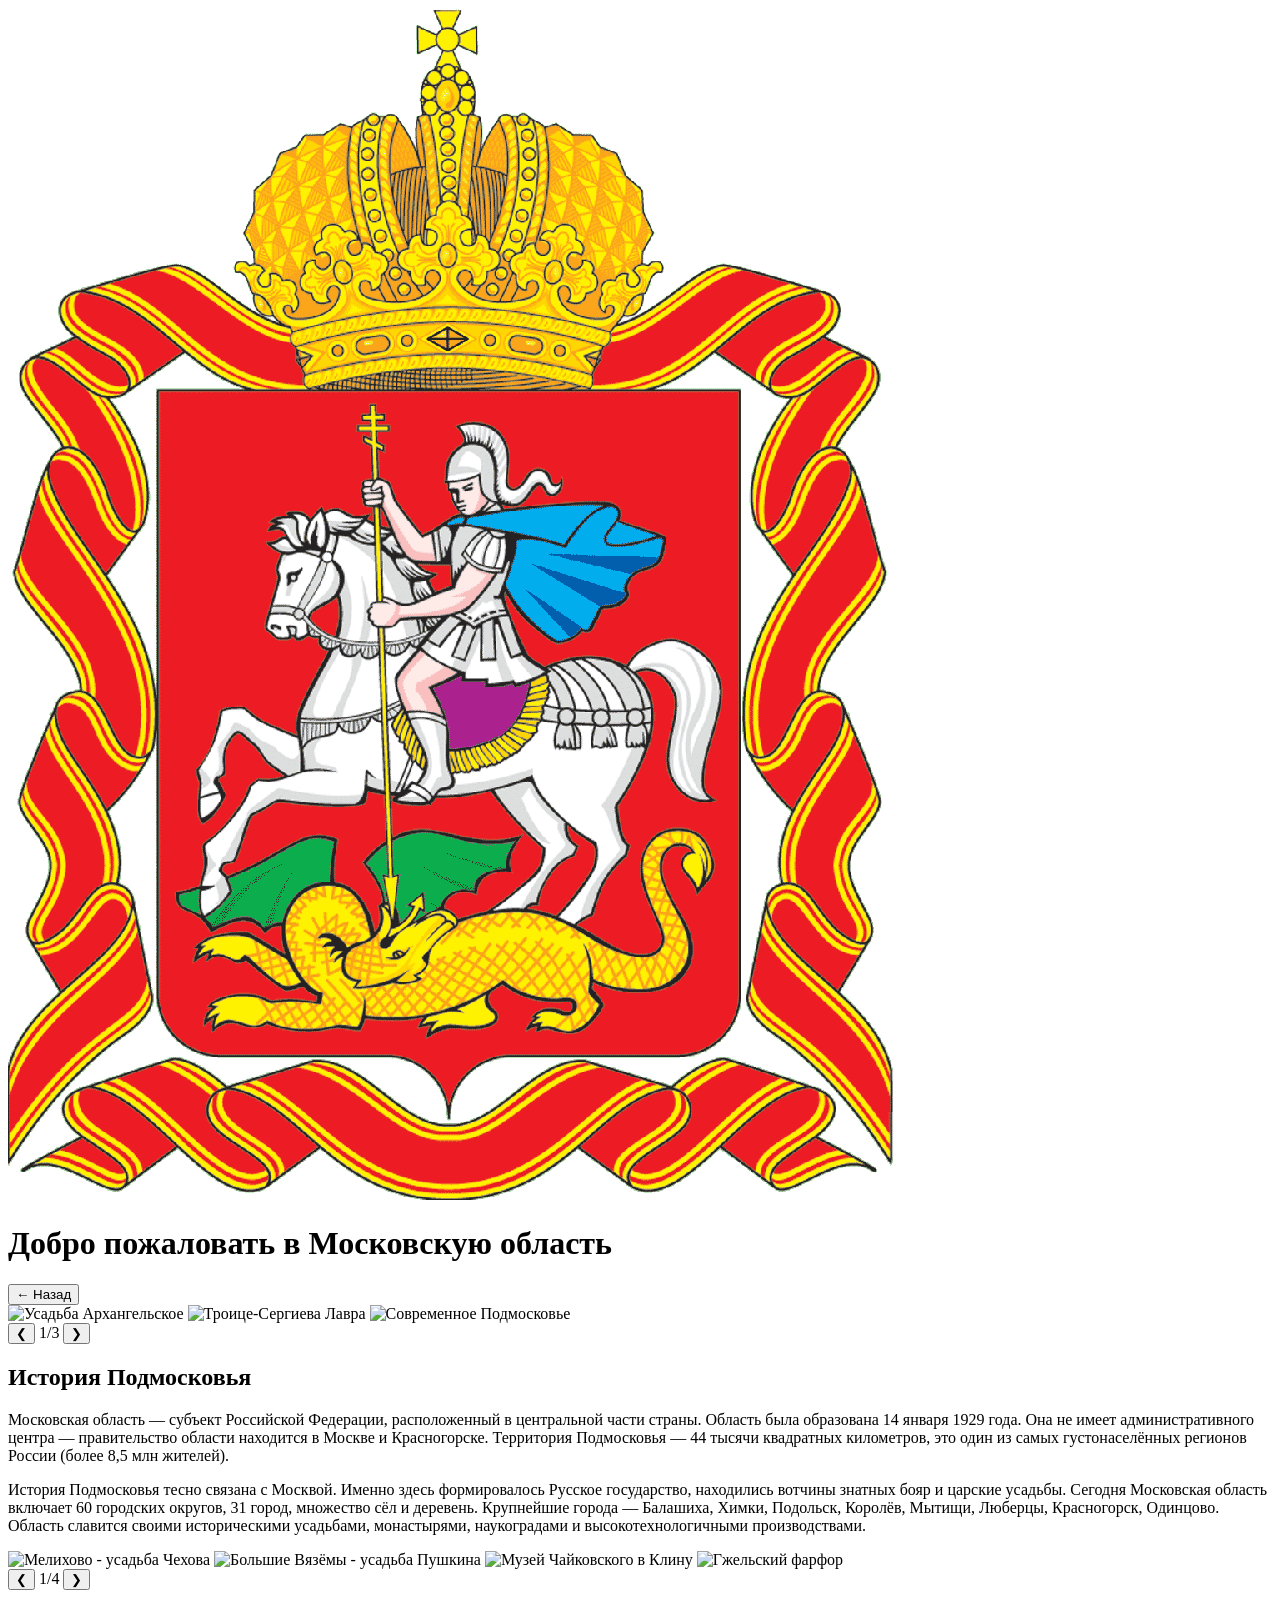
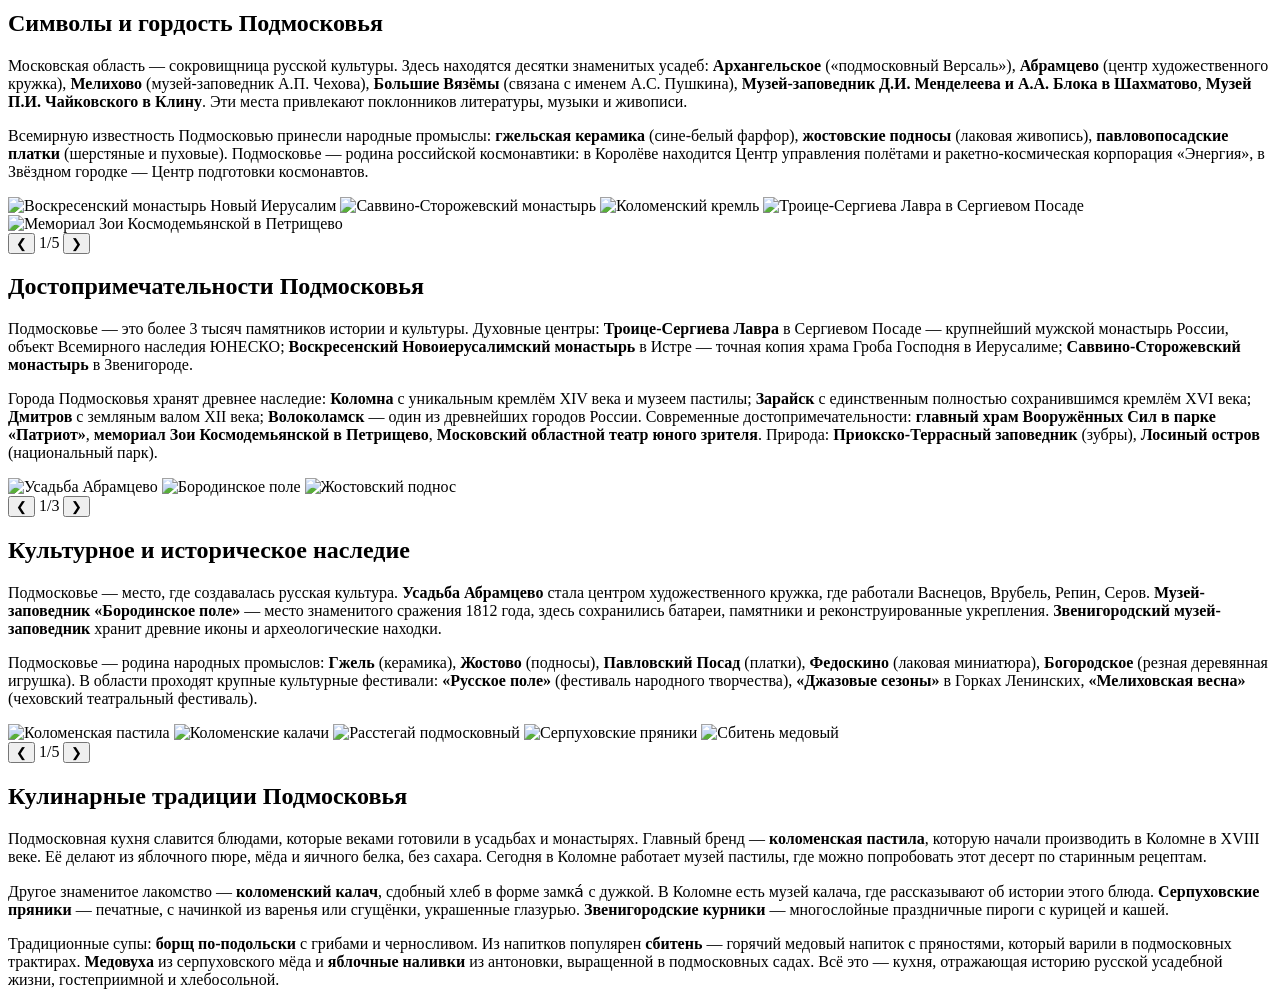
==== region/Московская_область.html @ 3e893cd2 "region region" ====
<!DOCTYPE html>
<html lang="ru">
<head>
    <meta charset="UTF-8">
    <meta name="viewport" content="width=device-width, initial-scale=1.0">
    <title>Московская область - Подмосковье</title>
    <link rel="stylesheet" href="../region/Курская область/style_region.css">
</head>
<body>
    <div class="welcome-banner">
        <img src="../img_logo/moscowobl.png" alt="Герб Московской области" class="logo">
        <h1 class="logo_text">Добро пожаловать в Московскую область</h1>
        <button class="back-button" onclick="goBack()">← Назад</button>
    </div>

    <div class="main-layout">
        <!-- Первый блок: история области -->
        <div class="content-block">
            <div class="image-slider left-slider">
                <div class="slider-container">
                    <img src="https://via.placeholder.com/400x300?text=Усадьба+Архангельское" alt="Усадьба Архангельское" class="slider-image active" id="slider1-img1">
                    <img src="https://via.placeholder.com/400x300?text=Троице-Сергиева+Лавра" alt="Троице-Сергиева Лавра" class="slider-image" id="slider1-img2">
                    <img src="https://via.placeholder.com/400x300?text=Подмосковье+современное" alt="Современное Подмосковье" class="slider-image" id="slider1-img3">
                </div>
                <div class="slider-controls">
                    <button class="slider-btn prev" onclick="changeImage('left', -1)">❮</button>
                    <span class="slider-counter" id="left-counter">1/3</span>
                    <button class="slider-btn next" onclick="changeImage('left', 1)">❯</button>
                </div>
            </div>
            <div class="text-content right-text">
                <h2>История Подмосковья</h2>
                <p>Московская область — субъект Российской Федерации, расположенный в центральной части страны. Область была образована 14 января 1929 года. Она не имеет административного центра — правительство области находится в Москве и Красногорске. Территория Подмосковья — 44 тысячи квадратных километров, это один из самых густонаселённых регионов России (более 8,5 млн жителей).</p>
                <p>История Подмосковья тесно связана с Москвой. Именно здесь формировалось Русское государство, находились вотчины знатных бояр и царские усадьбы. Сегодня Московская область включает 60 городских округов, 31 город, множество сёл и деревень. Крупнейшие города — Балашиха, Химки, Подольск, Королёв, Мытищи, Люберцы, Красногорск, Одинцово. Область славится своими историческими усадьбами, монастырями, наукоградами и высокотехнологичными производствами.</p>
            </div>
        </div>

        <!-- Второй блок: символы и гордость -->
        <div class="content-block reverse">
            <div class="image-slider right-slider">
                <div class="slider-container">
                    <img src="https://via.placeholder.com/400x300?text=Музей-заповедник+Чехова+Мелихово" alt="Мелихово - усадьба Чехова" class="slider-image active" id="slider2-img1">
                    <img src="https://via.placeholder.com/400x300?text=Музей-заповедник+Пушкина+Большие+Вязёмы" alt="Большие Вязёмы - усадьба Пушкина" class="slider-image" id="slider2-img2">
                    <img src="https://via.placeholder.com/400x300?text=Музей+Чайковского+Клин" alt="Музей Чайковского в Клину" class="slider-image" id="slider2-img3">
                    <img src="https://via.placeholder.com/400x300?text=Гжель+фарфор" alt="Гжельский фарфор" class="slider-image" id="slider2-img4">
                </div>
                <div class="slider-controls">
                    <button class="slider-btn prev" onclick="changeImage('right', -1)">❮</button>
                    <span class="slider-counter" id="right-counter">1/4</span>
                    <button class="slider-btn next" onclick="changeImage('right', 1)">❯</button>
                </div>
            </div>
            <div class="text-content left-text">
                <h2>Символы и гордость Подмосковья</h2>
                <p>Московская область — сокровищница русской культуры. Здесь находятся десятки знаменитых усадеб: <strong>Архангельское</strong> («подмосковный Версаль»), <strong>Абрамцево</strong> (центр художественного кружка), <strong>Мелихово</strong> (музей-заповедник А.П. Чехова), <strong>Большие Вязёмы</strong> (связана с именем А.С. Пушкина), <strong>Музей-заповедник Д.И. Менделеева и А.А. Блока в Шахматово</strong>, <strong>Музей П.И. Чайковского в Клину</strong>. Эти места привлекают поклонников литературы, музыки и живописи.</p>
                <p>Всемирную известность Подмосковью принесли народные промыслы: <strong>гжельская керамика</strong> (сине-белый фарфор), <strong>жостовские подносы</strong> (лаковая живопись), <strong>павловопосадские платки</strong> (шерстяные и пуховые). Подмосковье — родина российской космонавтики: в Королёве находится Центр управления полётами и ракетно-космическая корпорация «Энергия», в Звёздном городке — Центр подготовки космонавтов.</p>
            </div>
        </div>

        <!-- Третий блок: достопримечательности -->
        <div class="content-block">
            <div class="image-slider left-slider">
                <div class="slider-container">
                    <img src="https://via.placeholder.com/400x300?text=Новый+Иерусалим" alt="Воскресенский монастырь Новый Иерусалим" class="slider-image active" id="slider3-img1">
                    <img src="https://via.placeholder.com/400x300?text=Саввино-Сторожевский+монастырь" alt="Саввино-Сторожевский монастырь" class="slider-image" id="slider3-img2">
                    <img src="https://via.placeholder.com/400x300?text=Коломна+кремль" alt="Коломенский кремль" class="slider-image" id="slider3-img3">
                    <img src="https://via.placeholder.com/400x300?text=Сергиев+Посад+лавра" alt="Троице-Сергиева Лавра в Сергиевом Посаде" class="slider-image" id="slider3-img4">
                    <img src="https://via.placeholder.com/400x300?text=Музей+памятник+Зоя+Космодемьянская" alt="Мемориал Зои Космодемьянской в Петрищево" class="slider-image" id="slider3-img5">
                </div>
                <div class="slider-controls">
                    <button class="slider-btn prev" onclick="changeImage('left2', -1)">❮</button>
                    <span class="slider-counter" id="left2-counter">1/5</span>
                    <button class="slider-btn next" onclick="changeImage('left2', 1)">❯</button>
                </div>
            </div>
            <div class="text-content right-text">
                <h2>Достопримечательности Подмосковья</h2>
                <p>Подмосковье — это более 3 тысяч памятников истории и культуры. Духовные центры: <strong>Троице-Сергиева Лавра</strong> в Сергиевом Посаде — крупнейший мужской монастырь России, объект Всемирного наследия ЮНЕСКО; <strong>Воскресенский Новоиерусалимский монастырь</strong> в Истре — точная копия храма Гроба Господня в Иерусалиме; <strong>Саввино-Сторожевский монастырь</strong> в Звенигороде.</p>
                <p>Города Подмосковья хранят древнее наследие: <strong>Коломна</strong> с уникальным кремлём XIV века и музеем пастилы; <strong>Зарайск</strong> с единственным полностью сохранившимся кремлём XVI века; <strong>Дмитров</strong> с земляным валом XII века; <strong>Волоколамск</strong> — один из древнейших городов России. Современные достопримечательности: <strong>главный храм Вооружённых Сил в парке «Патриот»</strong>, <strong>мемориал Зои Космодемьянской в Петрищево</strong>, <strong>Московский областной театр юного зрителя</strong>. Природа: <strong>Приокско-Террасный заповедник</strong> (зубры), <strong>Лосиный остров</strong> (национальный парк).</p>
            </div>
        </div>

        <!-- Четвертый блок: культурное наследие -->
        <div class="content-block reverse">
            <div class="image-slider right-slider">
                <div class="slider-container">
                    <img src="https://via.placeholder.com/400x300?text=Усадьба+Абрамцево" alt="Усадьба Абрамцево" class="slider-image active" id="slider4-img1">
                    <img src="https://via.placeholder.com/400x300?text=Музей-заповедник+Бородино" alt="Бородинское поле" class="slider-image" id="slider4-img2">
                    <img src="https://via.placeholder.com/400x300?text=Жостово+поднос" alt="Жостовский поднос" class="slider-image" id="slider4-img3">
                </div>
                <div class="slider-controls">
                    <button class="slider-btn prev" onclick="changeImage('right2', -1)">❮</button>
                    <span class="slider-counter" id="right2-counter">1/3</span>
                    <button class="slider-btn next" onclick="changeImage('right2', 1)">❯</button>
                </div>
            </div>
            <div class="text-content left-text">
                <h2>Культурное и историческое наследие</h2>
                <p>Подмосковье — место, где создавалась русская культура. <strong>Усадьба Абрамцево</strong> стала центром художественного кружка, где работали Васнецов, Врубель, Репин, Серов. <strong>Музей-заповедник «Бородинское поле»</strong> — место знаменитого сражения 1812 года, здесь сохранились батареи, памятники и реконструированные укрепления. <strong>Звенигородский музей-заповедник</strong> хранит древние иконы и археологические находки.</p>
                <p>Подмосковье — родина народных промыслов: <strong>Гжель</strong> (керамика), <strong>Жостово</strong> (подносы), <strong>Павловский Посад</strong> (платки), <strong>Федоскино</strong> (лаковая миниатюра), <strong>Богородское</strong> (резная деревянная игрушка). В области проходят крупные культурные фестивали: <strong>«Русское поле»</strong> (фестиваль народного творчества), <strong>«Джазовые сезоны»</strong> в Горках Ленинских, <strong>«Мелиховская весна»</strong> (чеховский театральный фестиваль).</p>
            </div>
        </div>

        <!-- Пятый блок: кулинарные традиции -->
        <div class="content-block">
            <div class="image-slider left-slider">
                <div class="slider-container">
                    <img src="https://via.placeholder.com/400x300?text=Коломенская+пастила" alt="Коломенская пастила" class="slider-image active" id="slider5-img1">
                    <img src="https://via.placeholder.com/400x300?text=Коломенские+калачи" alt="Коломенские калачи" class="slider-image" id="slider5-img2">
                    <img src="https://via.placeholder.com/400x300?text=Московский+расстегай" alt="Расстегай подмосковный" class="slider-image" id="slider5-img3">
                    <img src="https://via.placeholder.com/400x300?text=Серпуховские+пряники" alt="Серпуховские пряники" class="slider-image" id="slider5-img4">
                    <img src="https://via.placeholder.com/400x300?text=Сбитень+медовый" alt="Сбитень медовый" class="slider-image" id="slider5-img5">
                </div>
                <div class="slider-controls">
                    <button class="slider-btn prev" onclick="changeImage('left3', -1)">❮</button>
                    <span class="slider-counter" id="left3-counter">1/5</span>
                    <button class="slider-btn next" onclick="changeImage('left3', 1)">❯</button>
                </div>
            </div>
            <div class="text-content right-text">
                <h2>Кулинарные традиции Подмосковья</h2>
                <p>Подмосковная кухня славится блюдами, которые веками готовили в усадьбах и монастырях. Главный бренд — <strong>коломенская пастила</strong>, которую начали производить в Коломне в XVIII веке. Её делают из яблочного пюре, мёда и яичного белка, без сахара. Сегодня в Коломне работает музей пастилы, где можно попробовать этот десерт по старинным рецептам.</p>
                <p>Другое знаменитое лакомство — <strong>коломенский калач</strong>, сдобный хлеб в форме замка́ с дужкой. В Коломне есть музей калача, где рассказывают об истории этого блюда. <strong>Серпуховские пряники</strong> — печатные, с начинкой из варенья или сгущёнки, украшенные глазурью. <strong>Звенигородские курники</strong> — многослойные праздничные пироги с курицей и кашей.</p>
                <p>Традиционные супы: <strong>борщ по-подольски</strong> с грибами и черносливом. Из напитков популярен <strong>сбитень</strong> — горячий медовый напиток с пряностями, который варили в подмосковных трактирах. <strong>Медовуха</strong> из серпуховского мёда и <strong>яблочные наливки</strong> из антоновки, выращенной в подмосковных садах. Всё это — кухня, отражающая историю русской усадебной жизни, гостеприимной и хлебосольной.</p>
            </div>
        </div>
    </div>

    <script>
        const sliders = {
            left: { current: 0, total: 3 },
            right: { current: 0, total: 4 },
            left2: { current: 0, total: 5 },
            right2: { current: 0, total: 3 },
            left3: { current: 0, total: 5 }
        };

        function goBack() {
            window.history.back();
        }

        function changeImage(sliderId, direction) {
            const slider = sliders[sliderId];
            if (!slider) return;

            const newIndex = slider.current + direction;
            if (newIndex < 0 || newIndex >= slider.total) return;

            const oldImage = document.querySelector(`#slider${getSliderNumber(sliderId)}-img${slider.current + 1}`);
            if (oldImage) oldImage.classList.remove('active');

            slider.current = newIndex;

            const newImage = document.querySelector(`#slider${getSliderNumber(sliderId)}-img${slider.current + 1}`);
            if (newImage) newImage.classList.add('active');

            const counter = document.getElementById(`${sliderId}-counter`);
            if (counter) {
                counter.textContent = `${slider.current + 1}/${slider.total}`;
            }
        }

        function getSliderNumber(sliderId) {
            const map = {
                'left': '1',
                'right': '2',
                'left2': '3',
                'right2': '4',
                'left3': '5'
            };
            return map[sliderId] || '1';
        }
    </script>
</body>
</html>
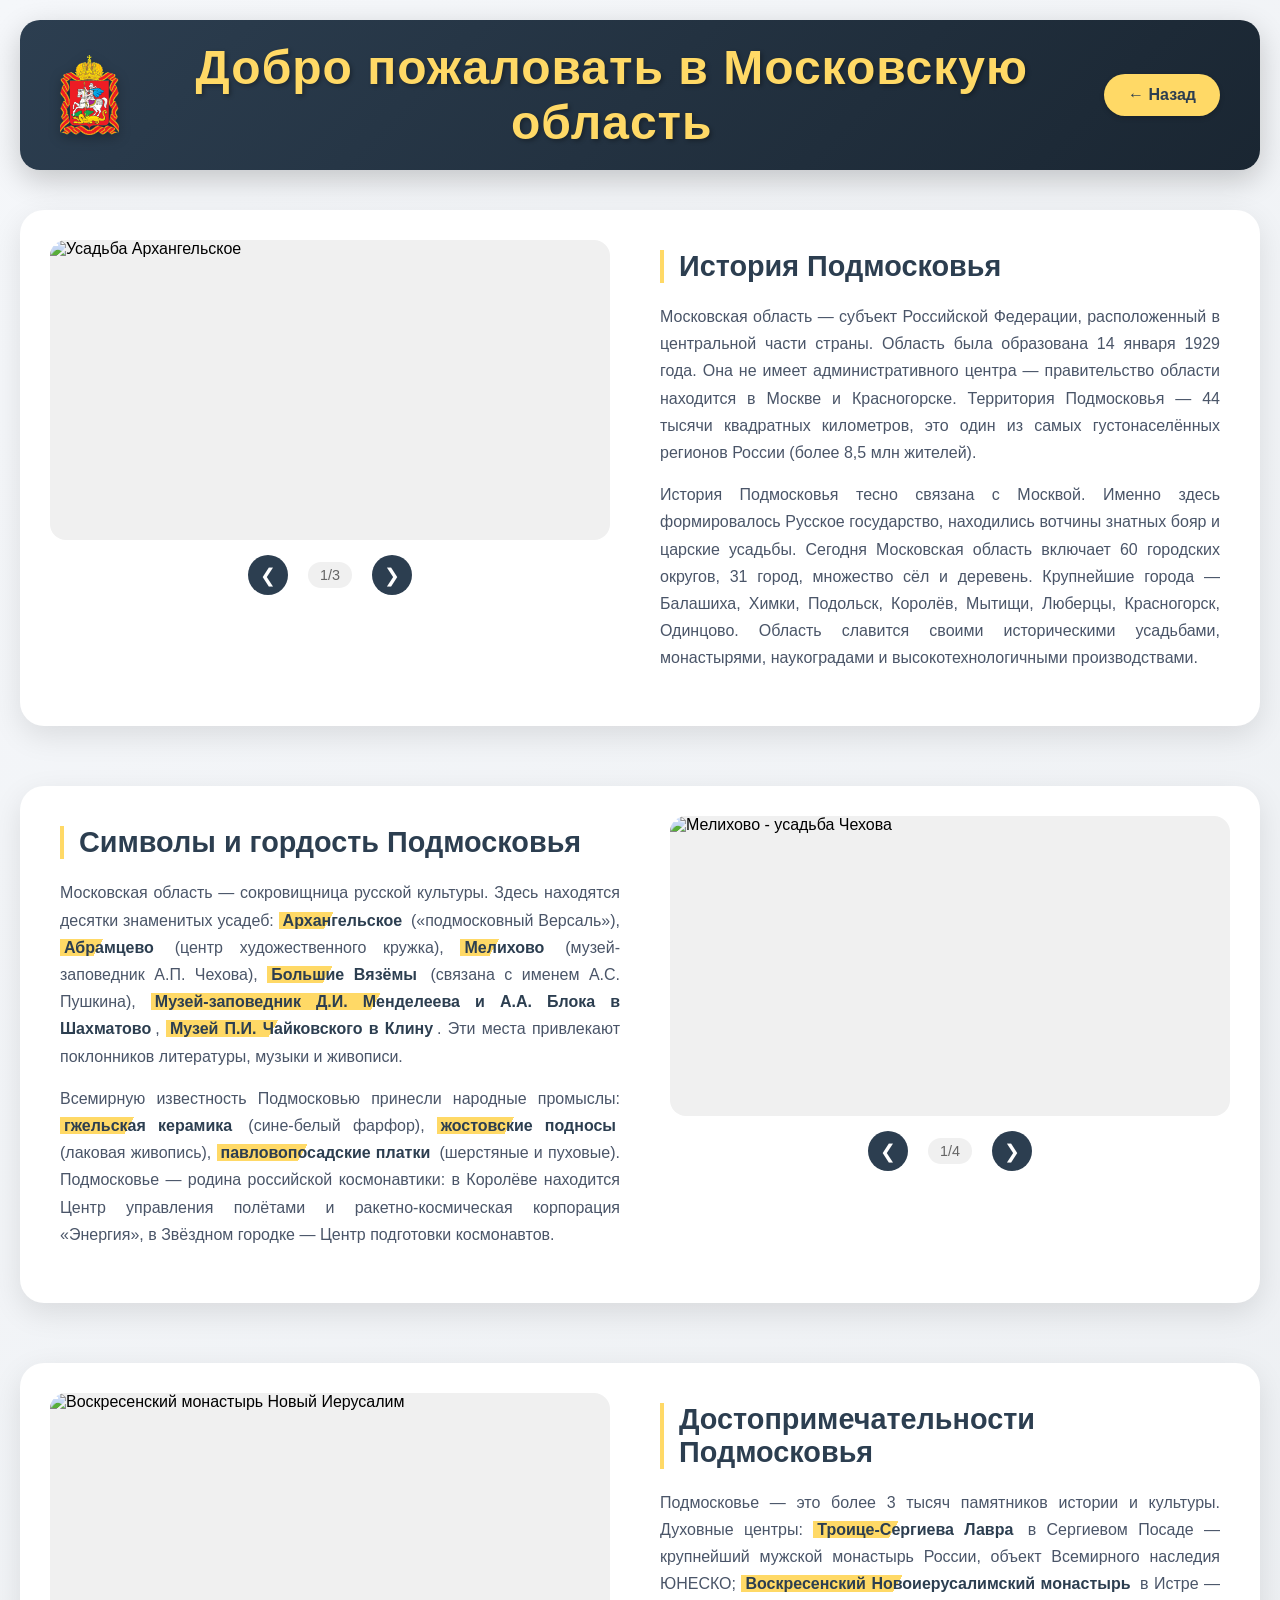
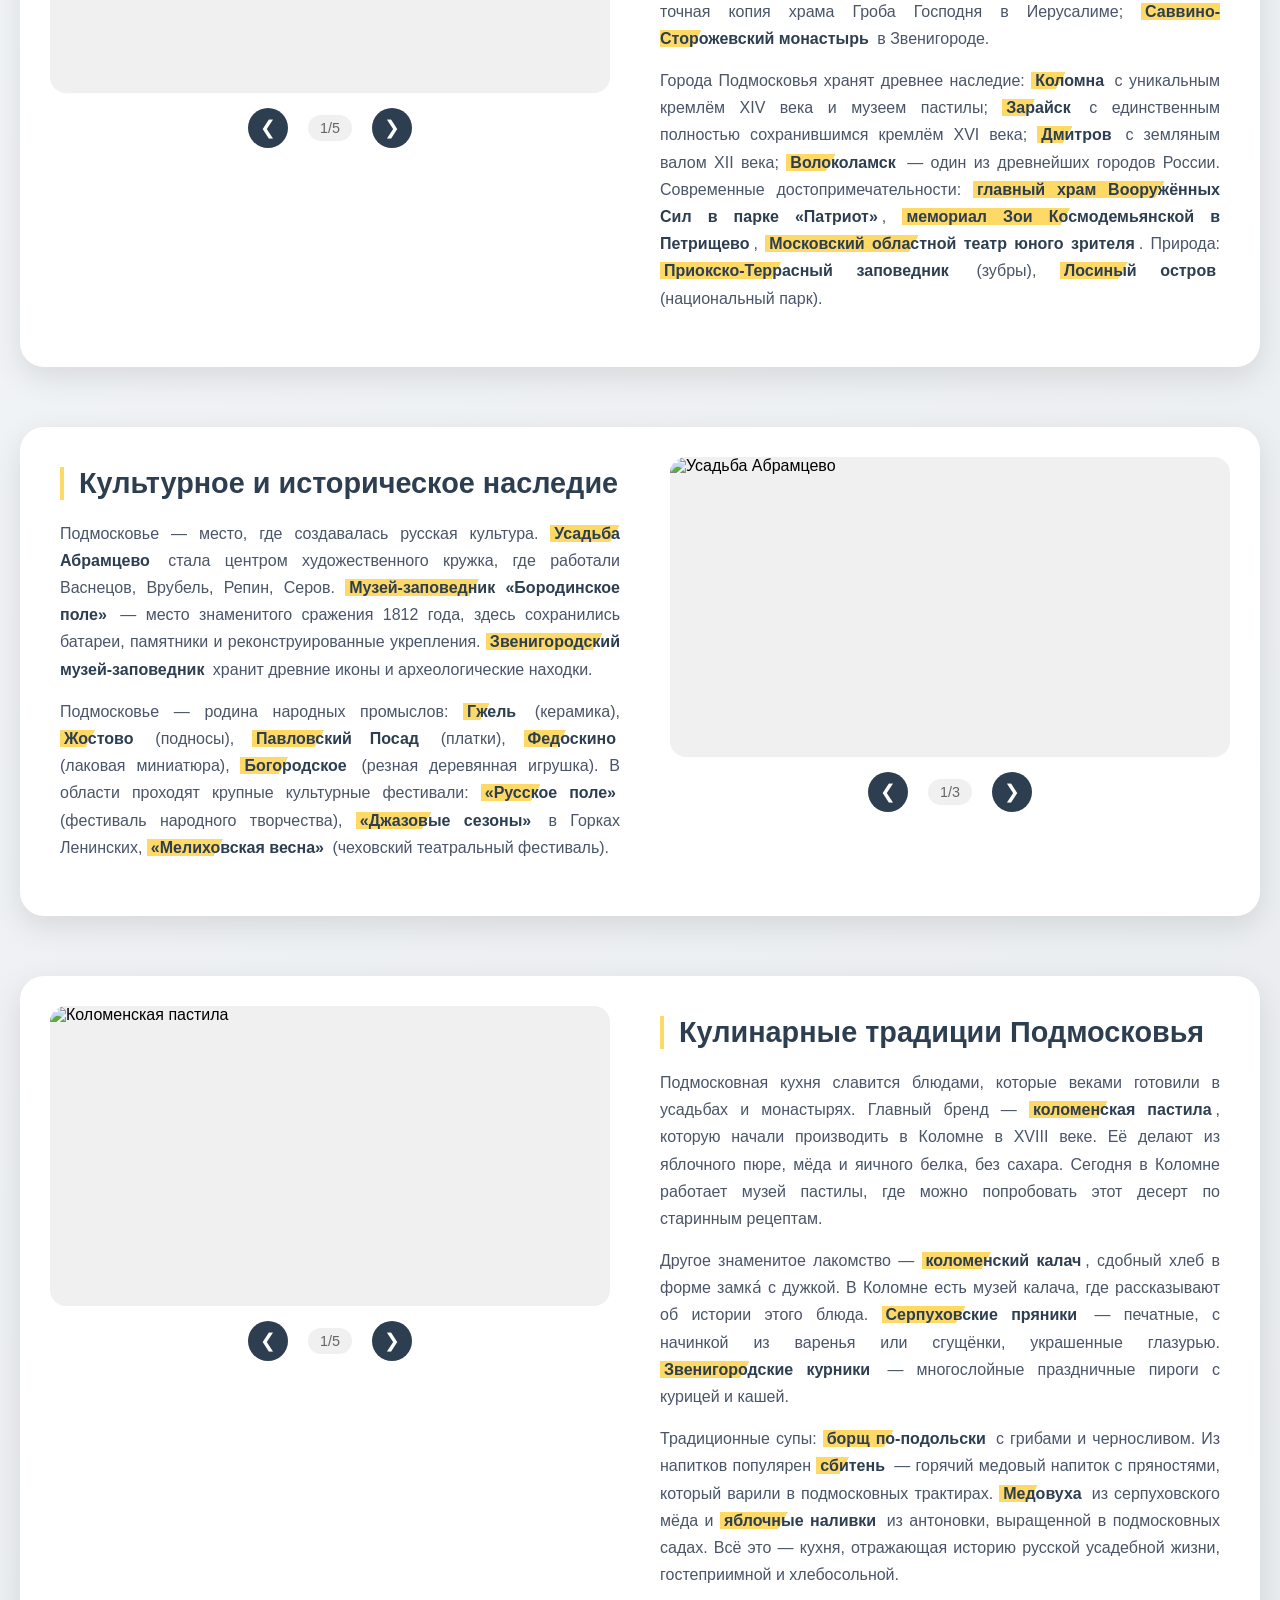
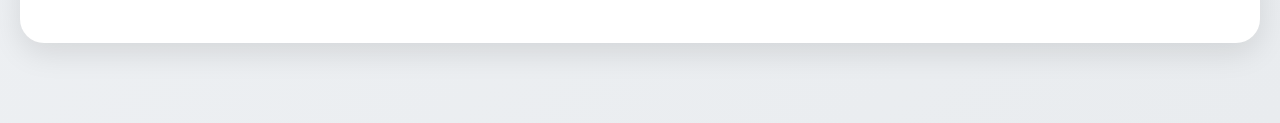
==== commit bef12f54: "22 22" ====
--- a/region/Московская_область.html
+++ b/region/Московская_область.html
@@ -18,9 +18,9 @@
         <div class="content-block">
             <div class="image-slider left-slider">
                 <div class="slider-container">
-                    <img src="https://via.placeholder.com/400x300?text=Усадьба+Архангельское" alt="Усадьба Архангельское" class="slider-image active" id="slider1-img1">
-                    <img src="https://via.placeholder.com/400x300?text=Троице-Сергиева+Лавра" alt="Троице-Сергиева Лавра" class="slider-image" id="slider1-img2">
-                    <img src="https://via.placeholder.com/400x300?text=Подмосковье+современное" alt="Современное Подмосковье" class="slider-image" id="slider1-img3">
+                    <img src="../region/Московская область/moskobl1.jfif" alt="Усадьба Архангельское" class="slider-image active" id="slider1-img1">
+                    <img src="../region/Московская область/moskobl2.jfif" alt="Троице-Сергиева Лавра" class="slider-image" id="slider1-img2">
+                    <img src="../region/Московская область/moskobl3.jpg" alt="Современное Подмосковье" class="slider-image" id="slider1-img3">
                 </div>
                 <div class="slider-controls">
                     <button class="slider-btn prev" onclick="changeImage('left', -1)">❮</button>
@@ -39,10 +39,10 @@
         <div class="content-block reverse">
             <div class="image-slider right-slider">
                 <div class="slider-container">
-                    <img src="https://via.placeholder.com/400x300?text=Музей-заповедник+Чехова+Мелихово" alt="Мелихово - усадьба Чехова" class="slider-image active" id="slider2-img1">
-                    <img src="https://via.placeholder.com/400x300?text=Музей-заповедник+Пушкина+Большие+Вязёмы" alt="Большие Вязёмы - усадьба Пушкина" class="slider-image" id="slider2-img2">
-                    <img src="https://via.placeholder.com/400x300?text=Музей+Чайковского+Клин" alt="Музей Чайковского в Клину" class="slider-image" id="slider2-img3">
-                    <img src="https://via.placeholder.com/400x300?text=Гжель+фарфор" alt="Гжельский фарфор" class="slider-image" id="slider2-img4">
+                    <img src="../region/Московская область/moskobl4.jpg" alt="Мелихово - усадьба Чехова" class="slider-image active" id="slider2-img1">
+                    <img src="../region/Московская область/moskobl5.jpg" alt="Большие Вязёмы - усадьба Пушкина" class="slider-image" id="slider2-img2">
+                    <img src="../region/Московская область/moskobl6.jpg" alt="Музей Чайковского в Клину" class="slider-image" id="slider2-img3">
+                    <img src="../region/Московская область/moskobl7.jpg" alt="Гжельский фарфор" class="slider-image" id="slider2-img4">
                 </div>
                 <div class="slider-controls">
                     <button class="slider-btn prev" onclick="changeImage('right', -1)">❮</button>
@@ -61,11 +61,11 @@
         <div class="content-block">
             <div class="image-slider left-slider">
                 <div class="slider-container">
-                    <img src="https://via.placeholder.com/400x300?text=Новый+Иерусалим" alt="Воскресенский монастырь Новый Иерусалим" class="slider-image active" id="slider3-img1">
-                    <img src="https://via.placeholder.com/400x300?text=Саввино-Сторожевский+монастырь" alt="Саввино-Сторожевский монастырь" class="slider-image" id="slider3-img2">
-                    <img src="https://via.placeholder.com/400x300?text=Коломна+кремль" alt="Коломенский кремль" class="slider-image" id="slider3-img3">
-                    <img src="https://via.placeholder.com/400x300?text=Сергиев+Посад+лавра" alt="Троице-Сергиева Лавра в Сергиевом Посаде" class="slider-image" id="slider3-img4">
-                    <img src="https://via.placeholder.com/400x300?text=Музей+памятник+Зоя+Космодемьянская" alt="Мемориал Зои Космодемьянской в Петрищево" class="slider-image" id="slider3-img5">
+                    <img src="../region/Московская область/moskobl8.jpg" alt="Воскресенский монастырь Новый Иерусалим" class="slider-image active" id="slider3-img1">
+                    <img src="../region/Московская область/moskobl9.jpg" alt="Саввино-Сторожевский монастырь" class="slider-image" id="slider3-img2">
+                    <img src="../region/Московская область/moskobl10.jpg" alt="Коломенский кремль" class="slider-image" id="slider3-img3">
+                    <img src="../region/Московская область/moskobl11.jpg" alt="Троице-Сергиева Лавра в Сергиевом Посаде" class="slider-image" id="slider3-img4">
+                    <img src="../region/Московская область/moskobl12.jfif" alt="Мемориал Зои Космодемьянской в Петрищево" class="slider-image" id="slider3-img5">
                 </div>
                 <div class="slider-controls">
                     <button class="slider-btn prev" onclick="changeImage('left2', -1)">❮</button>
@@ -84,9 +84,9 @@
         <div class="content-block reverse">
             <div class="image-slider right-slider">
                 <div class="slider-container">
-                    <img src="https://via.placeholder.com/400x300?text=Усадьба+Абрамцево" alt="Усадьба Абрамцево" class="slider-image active" id="slider4-img1">
-                    <img src="https://via.placeholder.com/400x300?text=Музей-заповедник+Бородино" alt="Бородинское поле" class="slider-image" id="slider4-img2">
-                    <img src="https://via.placeholder.com/400x300?text=Жостово+поднос" alt="Жостовский поднос" class="slider-image" id="slider4-img3">
+                    <img src="../region/Московская область/moskobl13.jpg" alt="Усадьба Абрамцево" class="slider-image active" id="slider4-img1">
+                    <img src="../region/Московская область/moskobl14.jpg" alt="Бородинское поле" class="slider-image" id="slider4-img2">
+                    <img src="../region/Московская область/moskobl15.jpg" alt="Жостовский поднос" class="slider-image" id="slider4-img3">
                 </div>
                 <div class="slider-controls">
                     <button class="slider-btn prev" onclick="changeImage('right2', -1)">❮</button>
@@ -105,11 +105,11 @@
         <div class="content-block">
             <div class="image-slider left-slider">
                 <div class="slider-container">
-                    <img src="https://via.placeholder.com/400x300?text=Коломенская+пастила" alt="Коломенская пастила" class="slider-image active" id="slider5-img1">
-                    <img src="https://via.placeholder.com/400x300?text=Коломенские+калачи" alt="Коломенские калачи" class="slider-image" id="slider5-img2">
-                    <img src="https://via.placeholder.com/400x300?text=Московский+расстегай" alt="Расстегай подмосковный" class="slider-image" id="slider5-img3">
-                    <img src="https://via.placeholder.com/400x300?text=Серпуховские+пряники" alt="Серпуховские пряники" class="slider-image" id="slider5-img4">
-                    <img src="https://via.placeholder.com/400x300?text=Сбитень+медовый" alt="Сбитень медовый" class="slider-image" id="slider5-img5">
+                    <img src="../region/Московская область/moskobl16.jpg" alt="Коломенская пастила" class="slider-image active" id="slider5-img1">
+                    <img src="../region/Московская область/moskobl17.webp" alt="Коломенские калачи" class="slider-image" id="slider5-img2">
+                    <img src="../region/Московская область/moskobl18.jfif" alt="Расстегай подмосковный" class="slider-image" id="slider5-img3">
+                    <img src="../region/Московская область/moskobl19.jpg" alt="Серпуховские пряники" class="slider-image" id="slider5-img4">
+                    <img src="../region/Московская область/moskobl20.jpg" alt="Сбитень медовый" class="slider-image" id="slider5-img5">
                 </div>
                 <div class="slider-controls">
                     <button class="slider-btn prev" onclick="changeImage('left3', -1)">❮</button>
--- a/region/Курская область/style_region.css
+++ b/region/Курская область/style_region.css
@@ -0,0 +1,262 @@
+* {
+    margin: 0;
+    padding: 0;
+    box-sizing: border-box;
+}
+
+body {
+    font-family: 'Segoe UI', 'Roboto', 'Arial', sans-serif;
+    padding: 20px;
+    min-height: 100vh;
+    background: linear-gradient(135deg, #f5f7fa 0%, #e9ecef 100%);
+}
+.welcome-banner {
+    display: flex;
+    align-items: center;
+    justify-content: space-between;
+    background: linear-gradient(135deg, #2c3e50 0%, #1a2632 100%);
+    padding: 20px 40px;
+    border-radius: 20px;
+    margin-bottom: 40px;
+    box-shadow: 0 10px 30px rgba(0, 0, 0, 0.2);
+    flex-wrap: wrap;
+    gap: 20px;
+}
+
+.logo {
+    height: 80px;
+    width: auto;
+    filter: drop-shadow(0 4px 6px rgba(0, 0, 0, 0.3));
+    transition: transform 0.3s ease;
+}
+
+.logo:hover {
+    transform: scale(1.05);
+}
+
+.logo_text {
+    color: #ffd966;
+    font-size: 48px;
+    font-weight: 700;
+    text-shadow: 2px 2px 4px rgba(0, 0, 0, 0.3);
+    letter-spacing: 1px;
+    flex: 1;
+    text-align: center;
+    margin: 0 20px;
+
+}
+
+.back-button {
+    background: #ffd966;
+    color: #2c3e50;
+    border: none;
+    padding: 12px 24px;
+    font-size: 1rem;
+    font-weight: 600;
+    border-radius: 40px;
+    cursor: pointer;
+    transition: all 0.3s ease;
+    box-shadow: 0 2px 5px rgba(0, 0, 0, 0.2);
+}
+
+.back-button:hover {
+    background: #ffc107;
+    transform: translateY(-2px);
+    box-shadow: 0 5px 15px rgba(0, 0, 0, 0.3);
+}
+
+.back-button:active {
+    transform: translateY(0);
+}
+.main-layout {
+    max-width: 1400px;
+    width: 100%;
+    margin: 0 auto;
+}
+.content-block {
+    display: flex;
+    gap: 40px;
+    margin-bottom: 60px;
+    background: white;
+    border-radius: 24px;
+    padding: 30px;
+    box-shadow: 0 10px 30px rgba(0, 0, 0, 0.1);
+    transition: transform 0.3s ease, box-shadow 0.3s ease;
+}
+
+.content-block:hover {
+    transform: translateY(-5px);
+    box-shadow: 0 20px 40px rgba(0, 0, 0, 0.15);
+}
+
+.content-block.reverse {
+    flex-direction: row-reverse;
+}
+.image-slider {
+    flex: 1;
+    min-width: 300px;
+}
+
+.slider-container {
+    position: relative;
+    width: 100%;
+    height: 300px;
+    border-radius: 16px;
+    overflow: hidden;
+    background: #f0f0f0;
+}
+
+.slider-image {
+    position: absolute;
+    top: 0;
+    left: 0;
+    width: 100%;
+    height: 100%;
+    object-fit: cover;
+    opacity: 0;
+    transition: opacity 0.5s ease-in-out;
+}
+
+.slider-image.active {
+    opacity: 1;
+}
+
+.slider-controls {
+    display: flex;
+    justify-content: center;
+    align-items: center;
+    gap: 20px;
+    margin-top: 15px;
+}
+
+.slider-btn {
+    background: #2c3e50;
+    color: white;
+    border: none;
+    width: 40px;
+    height: 40px;
+    border-radius: 50%;
+    font-size: 1.2rem;
+    cursor: pointer;
+    transition: all 0.3s ease;
+    display: flex;
+    align-items: center;
+    justify-content: center;
+}
+
+.slider-btn:hover {
+    background: #ffd966;
+    color: #2c3e50;
+    transform: scale(1.1);
+}
+
+.slider-counter {
+    font-size: 0.9rem;
+    color: #666;
+    font-weight: 500;
+    background: #f0f0f0;
+    padding: 5px 12px;
+    border-radius: 20px;
+}
+.text-content {
+    flex: 1;
+    padding: 10px;
+}
+
+.text-content h2 {
+    color: #2c3e50;
+    font-size: 1.8rem;
+    margin-bottom: 20px;
+    border-left: 4px solid #ffd966;
+    padding-left: 15px;
+}
+
+.text-content p {
+    color: #4a5568;
+    line-height: 1.7;
+    margin-bottom: 15px;
+    font-size: 1rem;
+    text-align: justify;
+}
+
+.text-content strong {
+    color: #2c3e50;
+    background: linear-gradient(120deg, #ffd966 0%, #ffd966 40%, transparent 40%);
+    padding: 0 4px;
+    font-weight: 600;
+}
+
+@media (max-width: 1024px) {
+    .welcome-banner {
+        padding: 15px 20px;
+    }
+    
+    .logo_text {
+        font-size: 1.3rem;
+        margin: 0 10px;
+    }
+    
+    .content-block, .content-block.reverse {
+        flex-direction: column;
+        gap: 20px;
+        padding: 20px;
+    }
+    
+    .image-slider {
+        width: 100%;
+    }
+    
+    .text-content h2 {
+        font-size: 1.5rem;
+    }
+}
+
+@media (max-width: 768px) {
+    body {
+        padding: 10px;
+    }
+    
+    .welcome-banner {
+        flex-direction: column;
+        text-align: center;
+    }
+    
+    .logo {
+        height: 60px;
+    }
+    
+    .logo_text {
+        font-size: 1.1rem;
+        margin: 10px 0;
+    }
+    
+    .back-button {
+        align-self: center;
+    }
+    
+    .slider-container {
+        height: 250px;
+    }
+    
+    .text-content h2 {
+        font-size: 1.3rem;
+    }
+    
+    .text-content p {
+        font-size: 0.9rem;
+    }
+}
+.content-block.centered-slider .image-slider {
+    display: flex;
+    flex-direction: column;
+    justify-content: center;
+    align-items: center;
+}
+
+.content-block.centered-slider .slider-container {
+    margin: 0 auto;
+}
+
+.content-block.centered-slider .slider-controls {
+    justify-content: center;
+}
